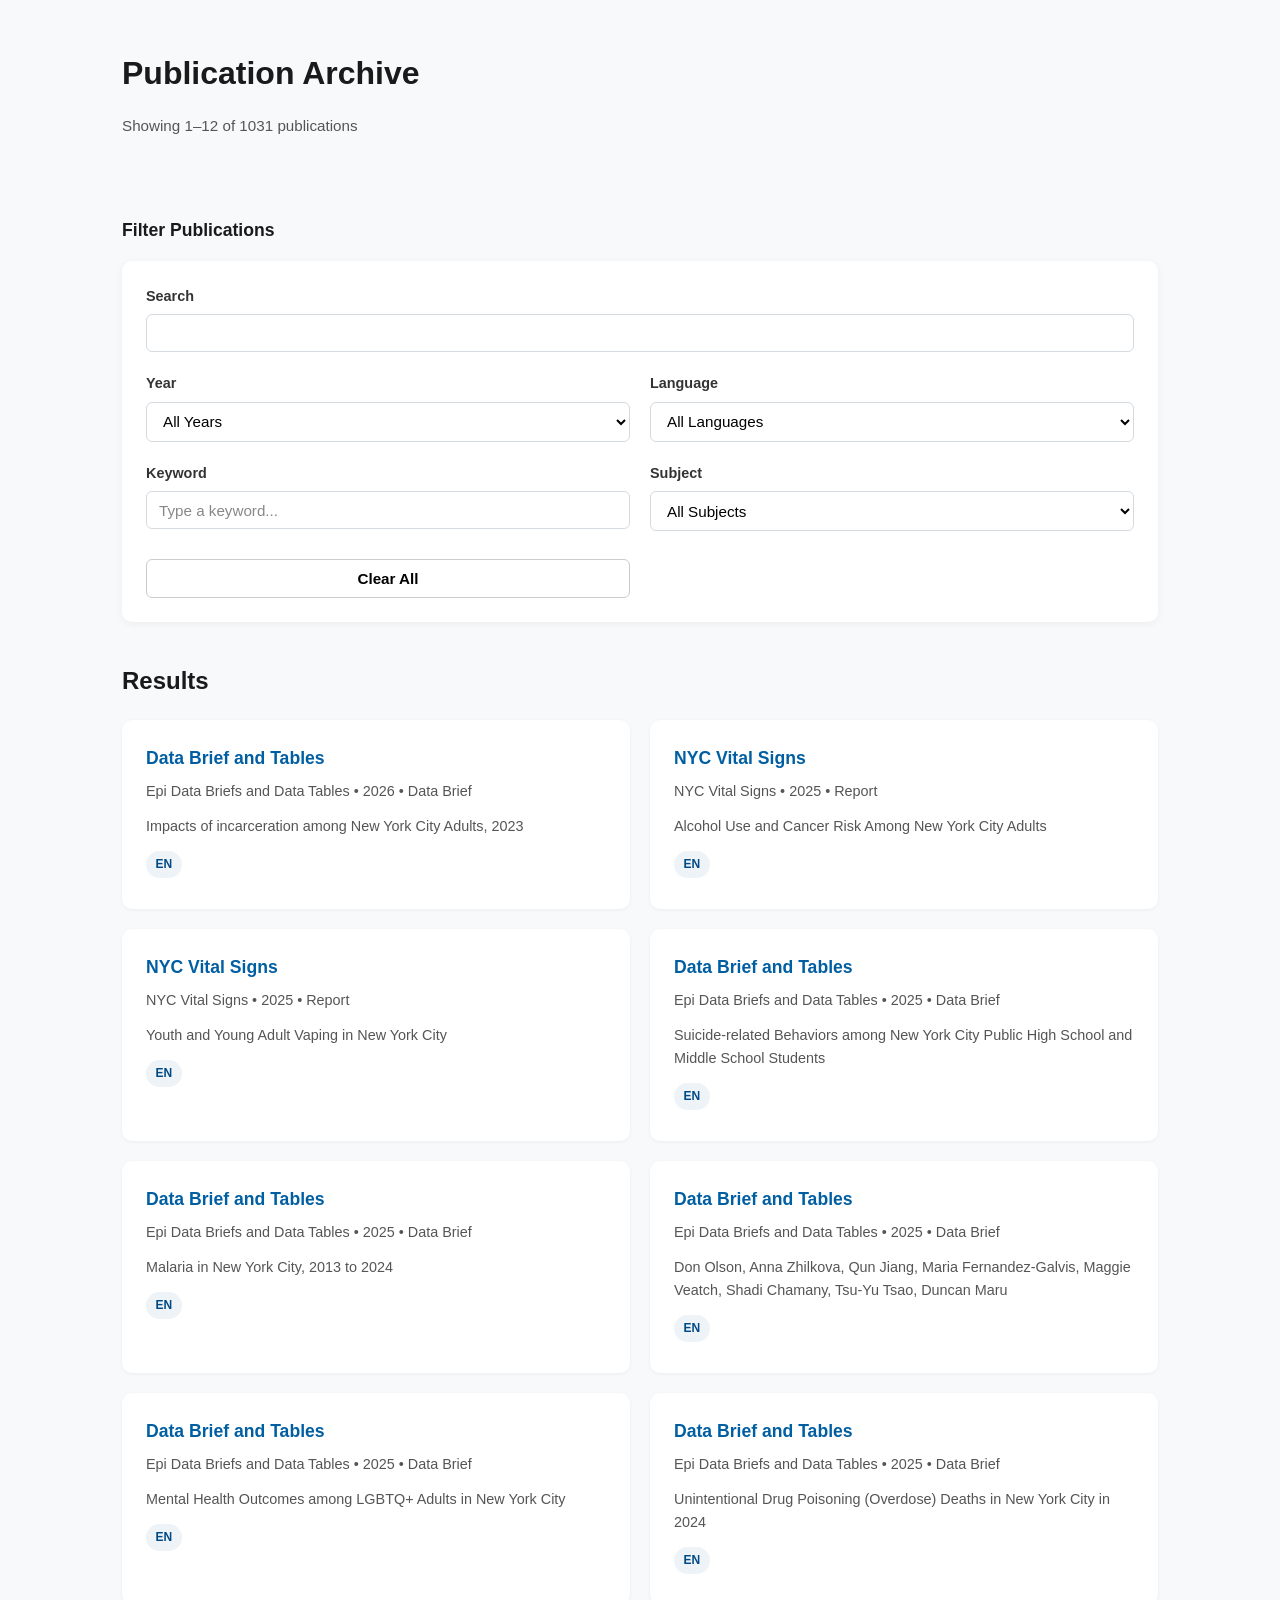
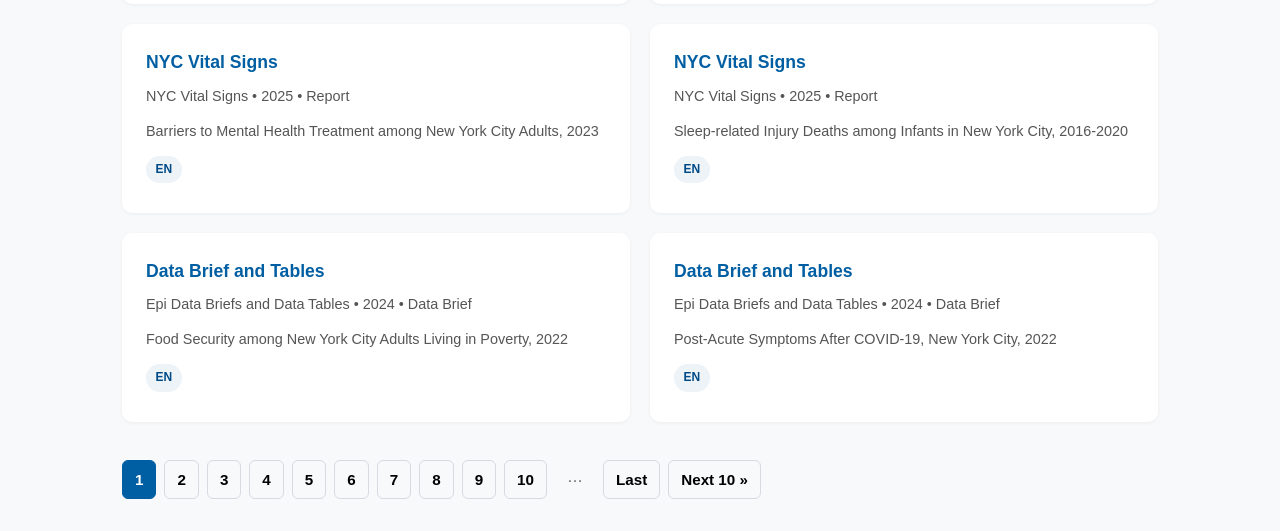
==== pdf.html @ 90d49907 "add peer-reviewed publications page, and revise structure Co-authored-by: Copilot <copilot@github.co" ====
<!DOCTYPE html>
<html lang="en">
<head>
  <meta charset="UTF-8" />
  <meta name="viewport" content="width=device-width, initial-scale=1.0" />
  <title>NYC DOHMH Publication Archive</title>
  <link rel="stylesheet" href="styles.css" />
</head>
<body>

<header>
  <h1>Publication Archive</h1>
  <p id="results-count" aria-live="polite"></p>
</header>

<main>

  <!-- Filters -->
  <section aria-labelledby="filters-heading">
    <h2 id="filters-heading">Filter Publications</h2>

    <form id="filters">

      <label for="search-input">
        Search
        <input type="search" id="search-input" />
      </label>

      <label for="year-filter">
        Year
        <select id="year-filter">
          <option value="">All Years</option>
        </select>
      </label>

      <label for="language-filter">
        Language
        <select id="language-filter">
          <option value="">All Languages</option>
        </select>
      </label>

      <label for="keyword-filter">
        Keyword
        <input
          type="search"
          id="keyword-filter"
          placeholder="Type a keyword..."
        />
      </label>

      <label for="subject-filter">
        Subject
        <select id="subject-filter">
          <option value="">All Subjects</option>
        </select>
      </label>

      <button type="button" id="clear-filters">
        Clear All
      </button>

    </form>
  </section>

  <!-- Results -->
  <section aria-labelledby="results-heading">
    <h2 id="results-heading">Results</h2>

    <ul id="results-list"></ul>

    <nav aria-label="Pagination">
      <div id="pagination"></div>
    </nav>

  </section>

</main>

<script src="pdf.js"></script>
</body>
</html>
---- styles.css ----
/* =========================
   Base Reset
========================= */
* {
  box-sizing: border-box;
}

body {
  font-family: -apple-system, BlinkMacSystemFont, "Segoe UI", Roboto, sans-serif;
  margin: 0;
  background: #f7f9fb;
  color: #1a1a1a;
  line-height: 1.6;
}

/* =========================
   Layout Container
========================= */
header,
main {
  max-width: 1100px;
  margin: 0 auto;
  padding: 2rem;
}

/* =========================
   Header
========================= */
header {
  padding-top: 3rem;
  padding-bottom: 1rem;
}

h1 {
  margin: 0 0 0.5rem 0;
  font-size: 2rem;
}

#results-count {
  color: #555;
  font-size: 0.95rem;
}

/* =========================
   Filter Section
========================= */

#filters-heading {
  margin-bottom: 1rem;
  font-size: 1.1rem;
}

#filters {
  display: grid;
  grid-template-columns: repeat(2, minmax(0, 1fr));
  gap: 1.25rem;
  margin-bottom: 2.5rem;
  padding: 1.5rem;
  background: white;
  border-radius: 10px;
  box-shadow: 0 2px 8px rgba(0,0,0,0.05);
  align-items: start;
}

/* Search spans full width */
#filters label:first-child {
  grid-column: 1 / -1;
}

/* Prevent grid overflow */
#filters label {
  min-width: 0;
  display: flex;
  flex-direction: column;
  font-weight: 600;
  font-size: 0.9rem;
  color: #333;
}

/* Form Controls */
input,
select,
button {
  margin-top: 0.4rem;
  padding: 0.6rem 0.75rem;
  border: 1px solid #d6dbe1;
  border-radius: 6px;
  font-size: 0.95rem;
  background: #fff;
}

#filters input,
#filters select {
  width: 100%;
  min-width: 0;
}

input::placeholder {
  color: #888;
}

button {
  font-weight: 600;
  cursor: pointer;
  background: transparent;
}

button:hover {
  background: #eef3f8;
}

/* Clear button full width */
#clear-filters {
  grid-column: 1 / 1;
  align-self: start;
  margin-top: 0.5rem;
  border: 1px solid #ccc;
}

/* Focus Styles */
input:focus,
select:focus,
button:focus {
  outline: none;
  border-color: #005ea2;
  box-shadow: 0 0 0 2px rgba(0,94,162,0.15);
}

/* =========================
   Results Section
========================= */

#results-list {
  list-style: none;
  padding: 0;
  display: grid;
  gap: 1.25rem;
}

/* Card */
.result-item {
  background: white;
  padding: 1.5rem;
  border-radius: 10px;
  box-shadow: 0 1px 4px rgba(0,0,0,0.05);
  transition: transform 0.1s ease, box-shadow 0.1s ease;
  animation: fadeIn 0.15s ease;
}

.result-item:hover {
  transform: translateY(-2px);
  box-shadow: 0 4px 12px rgba(0,0,0,0.08);
}

/* Title */
.result-item h3 {
  margin: 0 0 0.5rem 0;
  font-size: 1.1rem;
}

.result-item a {
  text-decoration: none;
  color: #005ea2;
}

.result-item a:hover {
  text-decoration: underline;
}

/* Meta */
.result-item p {
  margin: 0 0 0.75rem 0;
  font-size: 0.9rem;
  color: #555;
}

/* Badges */
.badge {
  display: inline-block;
  background: #eef3f8;
  color: #004a87;
  padding: 0.25rem 0.6rem;
  margin-right: 0.4rem;
  margin-bottom: 0.4rem;
  font-size: 0.75rem;
  font-weight: 600;
  border-radius: 999px;
}

/* =========================
   Pagination
========================= */

#pagination {
  margin-top: 2rem;
  display: flex;
  gap: 0.5rem;
  flex-wrap: wrap;
}

#pagination button.active-page {
  background: #005ea2;
  color: white;
  border-color: #005ea2;
}

#pagination span {
  padding: 0.6rem 0.75rem;
  color: #666;
}

/* =========================
   Animation
========================= */

@keyframes fadeIn {
  from { opacity: 0; transform: translateY(4px); }
  to { opacity: 1; transform: translateY(0); }
}

/* =========================
   Responsive
========================= */

@media (max-width: 720px) {
  #filters {
    grid-template-columns: 1fr;
  }
}

@media (min-width: 900px) {
  #results-list {
    grid-template-columns: repeat(2, 1fr);
  }
}
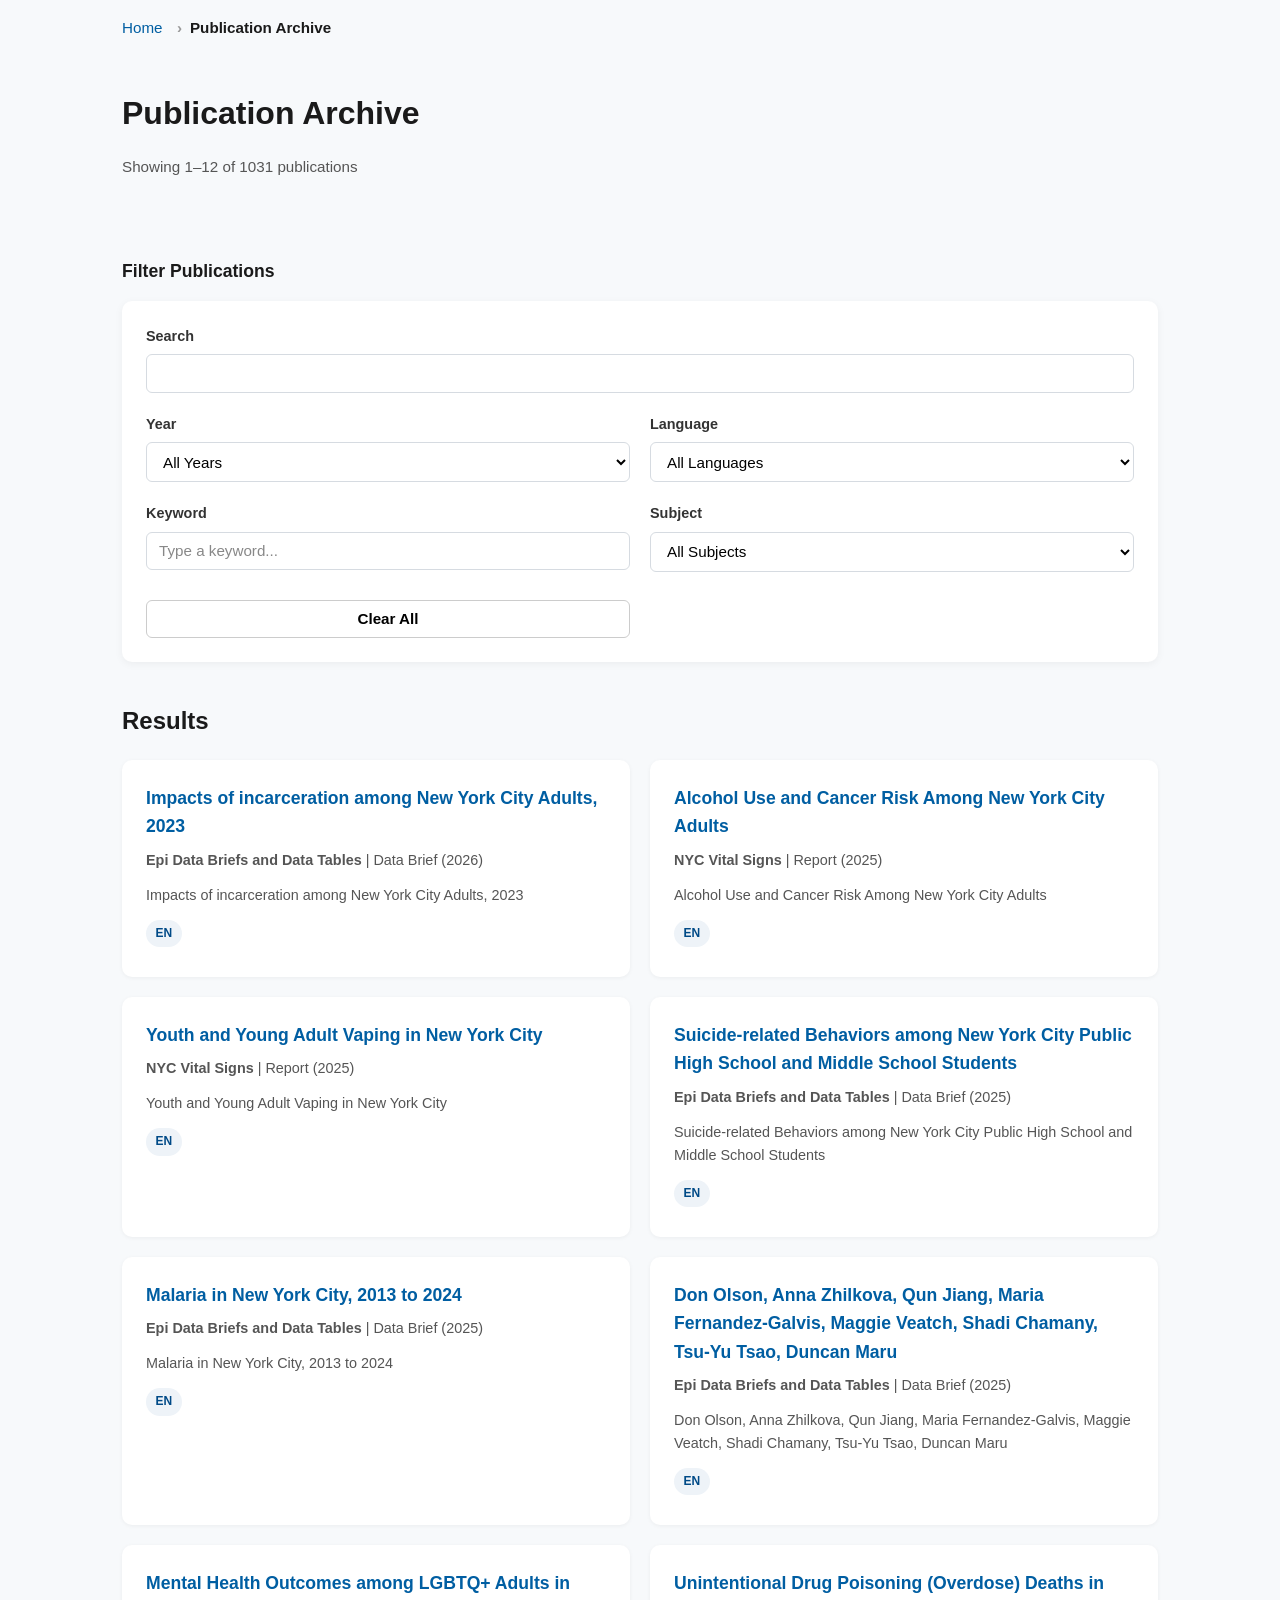
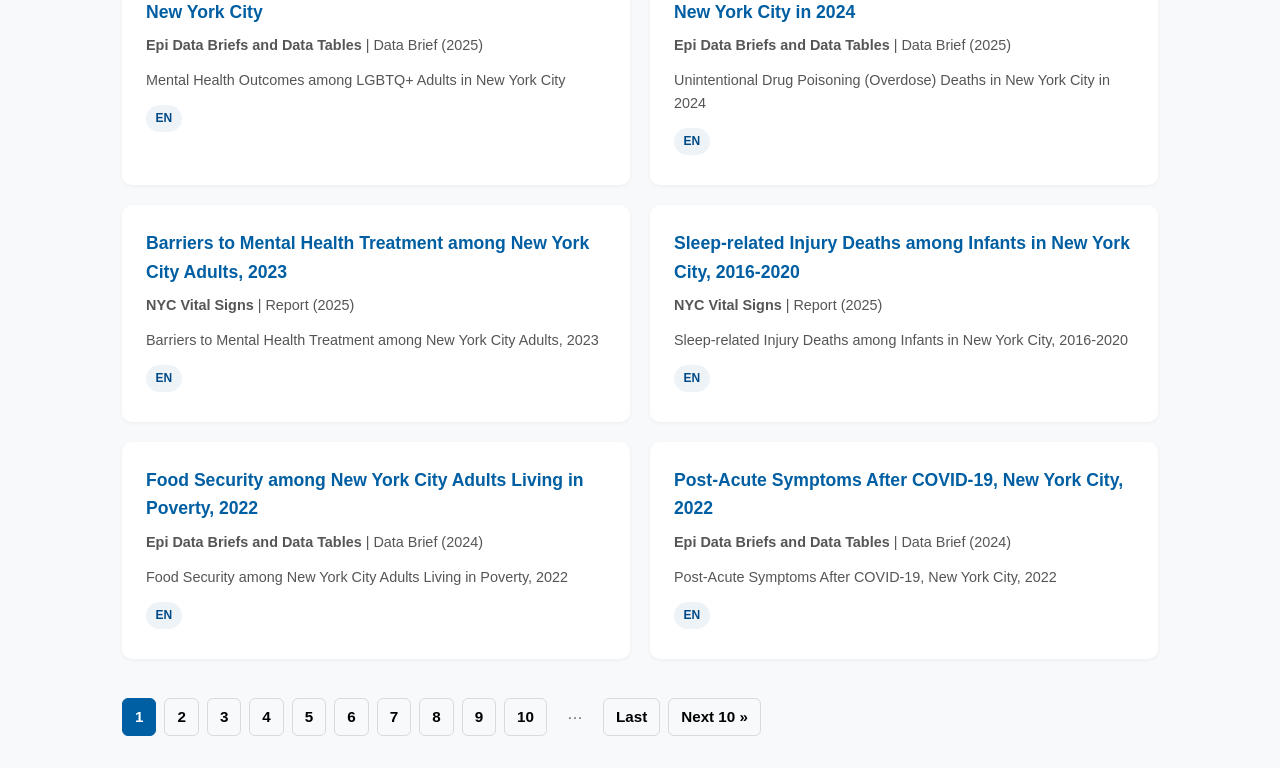
==== commit 3e613c3f: "add more peer-reviewed, breadcrumbs, and tweak styles and copy Co-authored-by: Copilot <copilot@gith" ====
--- a/pdf.html
+++ b/pdf.html
@@ -7,6 +7,13 @@
   <link rel="stylesheet" href="styles.css" />
 </head>
 <body>
+
+<nav class="breadcrumbs" aria-label="Breadcrumb">
+  <ol>
+    <li><a href="index.html">Home</a></li>
+    <li aria-current="page">Publication Archive</li>
+  </ol>
+</nav>
 
 <header>
   <h1>Publication Archive</h1>
--- a/styles.css
+++ b/styles.css
@@ -26,6 +26,48 @@
 /* =========================
    Header
 ========================= */
+.breadcrumbs {
+  max-width: 1100px;
+  margin: 0 auto;
+  padding: 1rem 2rem 0;
+}
+
+.breadcrumbs ol {
+  list-style: none;
+  display: flex;
+  flex-wrap: wrap;
+  gap: 0.4rem;
+  margin: 0;
+  padding: 0;
+  font-size: 0.95rem;
+  color: #555;
+}
+
+.breadcrumbs li {
+  display: flex;
+  align-items: center;
+}
+
+.breadcrumbs li + li::before {
+  content: "›";
+  margin: 0 0.5rem;
+  color: #999;
+}
+
+.breadcrumbs a {
+  color: #005ea2;
+  text-decoration: none;
+}
+
+.breadcrumbs a:hover {
+  text-decoration: underline;
+}
+
+.breadcrumbs [aria-current="page"] {
+  color: #1a1a1a;
+  font-weight: 600;
+}
+
 header {
   padding-top: 3rem;
   padding-bottom: 1rem;
